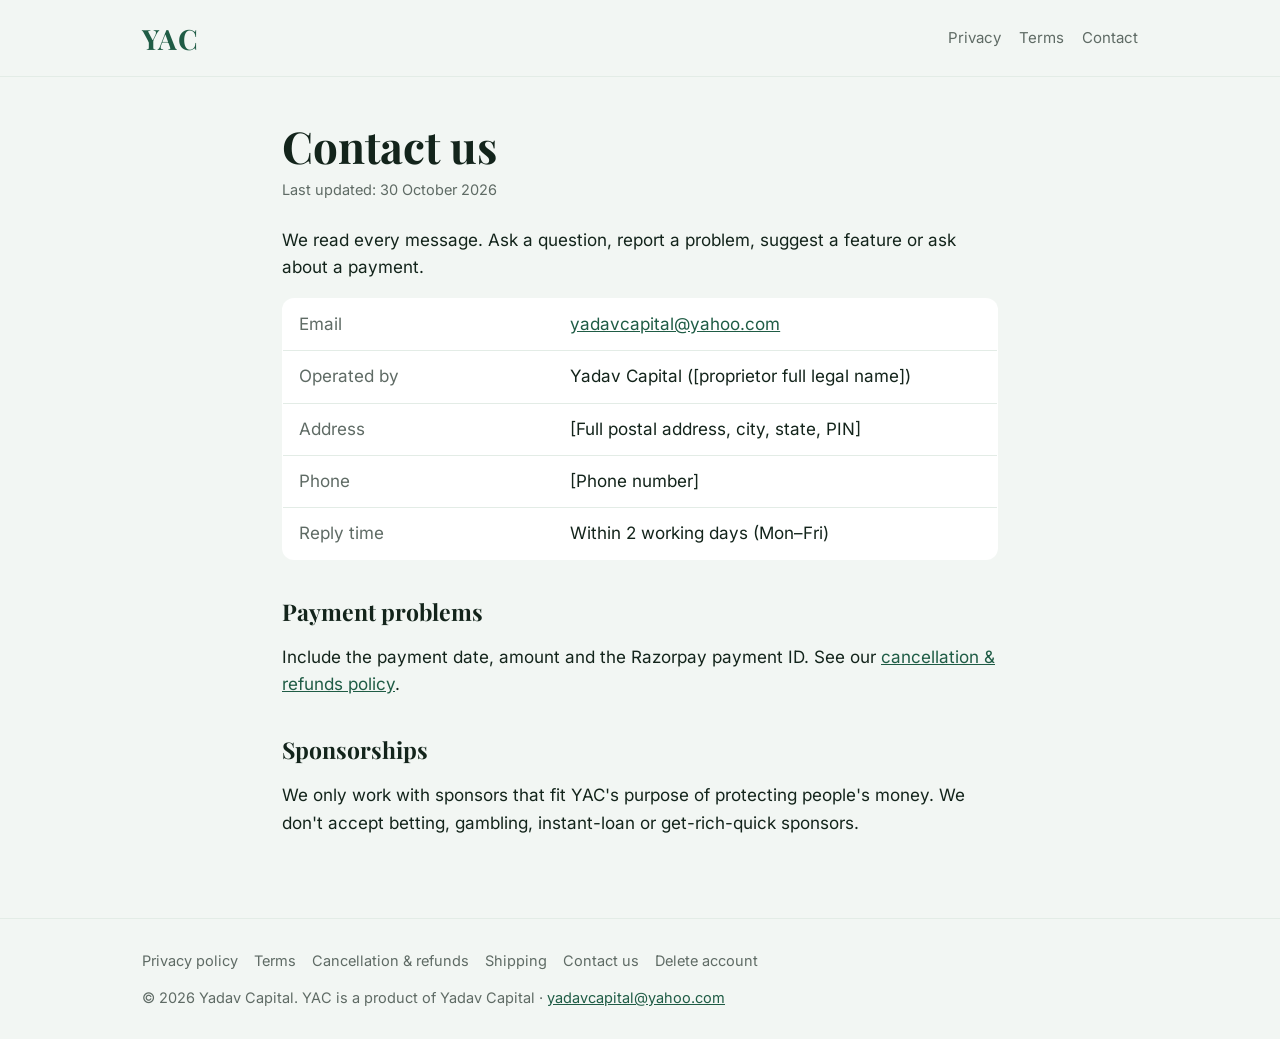
==== contact/index.html @ 789dcbb8 "Add yac.finance website" ====
<!DOCTYPE html>
<html lang="en-IN">
<head>
<meta charset="utf-8">
<meta name="viewport" content="width=device-width, initial-scale=1">
<title>Contact us – YAC</title>
<meta name="description" content="Contact YAC.">
<meta name="theme-color" content="#1F5C45">
<link rel="icon" href="/favicon.svg" type="image/svg+xml">
<link rel="stylesheet" href="/style.css">
</head>
<body>
<header class="site"><div class="wrap">
  <a class="logo" href="/" aria-label="YAC home">YAC</a>
  <nav><a href="/privacy/">Privacy</a><a href="/terms/" class="hide-sm">Terms</a><a href="/contact/">Contact</a></nav>
</div></header>
<main class="doc"><div class="wrap narrow"><h1>Contact us</h1><p class="meta">Last updated: 30 October 2026</p>
<p>We read every message. Ask a question, report a problem, suggest a feature or ask about a payment.</p>
<table class="info">
<tr><td>Email</td><td><a href="mailto:yadavcapital@yahoo.com">yadavcapital@yahoo.com</a></td></tr>
<tr><td>Operated by</td><td>Yadav Capital ([proprietor full legal name])</td></tr>
<tr><td>Address</td><td>[Full postal address, city, state, PIN]</td></tr>
<tr><td>Phone</td><td>[Phone number]</td></tr>
<tr><td>Reply time</td><td>Within 2 working days (Mon–Fri)</td></tr>
</table>
<h2>Payment problems</h2>
<p>Include the payment date, amount and the Razorpay payment ID. See our <a href="/refunds/">cancellation &amp; refunds policy</a>.</p>
<h2>Sponsorships</h2>
<p>We only work with sponsors that fit YAC's purpose of protecting people's money. We don't accept betting, gambling, instant-loan or get-rich-quick sponsors.</p>
</div></main>
<footer class="site"><div class="wrap">
  <nav><a href="/privacy/">Privacy policy</a><a href="/terms/">Terms</a><a href="/refunds/">Cancellation & refunds</a><a href="/shipping/">Shipping</a><a href="/contact/">Contact us</a><a href="/delete-account/">Delete account</a></nav>
  <span>&copy; 2026 Yadav Capital. YAC is a product of Yadav Capital &middot; <a href="mailto:yadavcapital@yahoo.com">yadavcapital@yahoo.com</a></span>
</div></footer>
</body>
</html>
---- style.css ----
@font-face{font-family:Inter;src:url(/assets/inter_regular.ttf);font-weight:400}
@font-face{font-family:Inter;src:url(/assets/inter_medium.ttf);font-weight:500 700}
@font-face{font-family:Playfair;src:url(/assets/playfair_display_regular.ttf);font-weight:400}
@font-face{font-family:Playfair;src:url(/assets/playfair_display_semibold.ttf);font-weight:600}
@font-face{font-family:Playfair;src:url(/assets/playfair_display_bold.ttf);font-weight:700}
:root{
  --bg:#F2F6F3; --primary:#1F5C45; --mid:#3E8A68; --well:#E4F0E8;
  --text:#13241B; --muted:#5F6B65; --stroke:#E3ECE6; --navy:#061832;
  --good:#2F7A57; --okay:#9A6A12; --careful:#C2410C;
}
*{box-sizing:border-box}
html{-webkit-text-size-adjust:100%}
body{margin:0;background:var(--bg);color:var(--text);
  font:17px/1.6 Inter,system-ui,-apple-system,"Segoe UI",Roboto,sans-serif}
a{color:var(--primary)}
a:hover{color:var(--mid)}
.wrap{max-width:1040px;margin:0 auto;padding:0 22px}
.narrow{max-width:760px}

/* header */
header.site{background:var(--bg);border-bottom:1px solid var(--stroke)}
.logo{font:700 28px Playfair,Georgia,serif;color:var(--primary);letter-spacing:.04em;text-decoration:none}
header.site .wrap{display:flex;align-items:center;justify-content:space-between;height:76px;gap:16px}
.brand{display:flex;align-items:center;gap:10px;text-decoration:none;color:var(--navy)}
.tile{display:inline-grid;place-items:center;width:38px;height:38px;border-radius:10px;background:#fff;
  border:1px solid var(--stroke);box-shadow:0 1px 3px rgba(6,24,50,.12);
  font:700 15px/1 Playfair,Georgia,serif;color:var(--navy);letter-spacing:.5px}
.brand b{font:700 19px/1 Playfair,Georgia,serif}
header.site nav a{color:var(--muted);text-decoration:none;font-size:15px;margin-left:18px}
header.site nav a:hover{color:var(--primary)}

/* hero */
.hero{padding:72px 0 56px}
.hero h1{font:700 clamp(32px,5.2vw,52px)/1.12 Playfair,Georgia,serif;color:var(--navy);margin:0 0 18px;max-width:780px}
.hero p.lead{font-size:clamp(18px,2.2vw,21px);color:var(--muted);max-width:640px;margin:0 0 30px}
.pill{display:inline-block;background:var(--primary);color:#fff;text-decoration:none;font-weight:600;
  padding:13px 22px;border-radius:999px}
.pill.ghost{background:transparent;color:var(--primary);border:1.5px solid var(--primary);margin-left:10px}
.pill:hover{color:#fff;background:var(--mid)}
.pill.ghost:hover{background:var(--well);color:var(--primary)}
.note{font-size:14px;color:var(--muted);margin-top:14px}

/* sections */
section.block{padding:52px 0;border-top:1px solid var(--stroke)}
section.block h2{font:700 30px/1.2 Playfair,Georgia,serif;color:var(--navy);margin:0 0 10px}
section.block > .wrap > p.sub{color:var(--muted);margin:0 0 28px;max-width:640px}
.grid{display:grid;grid-template-columns:repeat(auto-fit,minmax(230px,1fr));gap:16px}
.card{background:#fff;border:1px solid var(--stroke);border-radius:16px;padding:22px}
.card h3{margin:0 0 6px;font-size:18px;color:var(--text)}
.card p{margin:0;color:var(--muted);font-size:15.5px}
.card .ico{width:40px;height:40px;border-radius:12px;background:var(--well);display:grid;place-items:center;margin-bottom:14px}
.card .ico svg{width:22px;height:22px;stroke:var(--primary);fill:none;stroke-width:2;stroke-linecap:round;stroke-linejoin:round}

.example{background:#fff;border:1px solid var(--stroke);border-radius:16px;padding:22px;max-width:560px}
.example .row{display:flex;justify-content:space-between;gap:12px;padding:10px 0;border-bottom:1px solid var(--stroke);font-size:15.5px}
.example .row:last-child{border-bottom:0}
.tag{font-size:13px;font-weight:600;padding:3px 10px;border-radius:999px;white-space:nowrap;align-self:center}
.tag.careful{background:#FDECE3;color:var(--careful)}
.tag.okay{background:#FBF1DE;color:var(--okay)}
.tag.good{background:#E3F2EA;color:var(--good)}
.two{display:grid;grid-template-columns:1fr 1fr;gap:36px;align-items:center}
@media (max-width:760px){.two{grid-template-columns:1fr}}

ul.promise{list-style:none;padding:0;margin:0;display:grid;gap:12px}
ul.promise li{background:#fff;border:1px solid var(--stroke);border-radius:12px;padding:14px 16px 14px 46px;position:relative}
ul.promise li::before{content:"";position:absolute;left:16px;top:18px;width:16px;height:16px;border-radius:50%;
  background:var(--well) url("data:image/svg+xml,%3Csvg xmlns='http://www.w3.org/2000/svg' viewBox='0 0 16 16'%3E%3Cpath d='M4 8.3l2.6 2.5L12 5.5' fill='none' stroke='%231F5C45' stroke-width='2' stroke-linecap='round' stroke-linejoin='round'/%3E%3C/svg%3E") center/16px no-repeat}

.disclaimer{background:var(--well);border-radius:16px;padding:22px;color:var(--text);font-size:15.5px}

/* legal pages */
main.doc{padding:44px 0 64px}
main.doc h1{font:700 44px/1.15 Playfair,Georgia,serif;color:var(--text);margin:0 0 6px}
main.doc .meta{color:var(--muted);font-size:14.5px;margin:0 0 26px}
main.doc h2{font:700 23px Playfair,Georgia,serif;margin:36px 0 8px;color:var(--text)}
main.doc h3{font-size:17px;margin:20px 0 6px}
main.doc p, main.doc li{color:var(--text)}
main.doc ul{padding-left:22px}
main.doc li{margin:4px 0}
.short{background:#fff;border:1px solid var(--stroke);border-left:4px solid var(--primary);border-radius:12px;padding:16px 20px;margin:0 0 10px}
.short p{margin:0 0 6px}.short ul{margin:6px 0 0}
table.info{border-collapse:collapse;width:100%;background:#fff;border:1px solid var(--stroke);border-radius:12px;overflow:hidden}
table.info td{padding:12px 16px;border-bottom:1px solid var(--stroke);vertical-align:top}
table.info tr:last-child td{border-bottom:0}
table.info td:first-child{color:var(--muted);width:38%}

/* footer */
footer.site{border-top:1px solid var(--stroke);background:var(--bg);padding:30px 0;font-size:14.5px;color:var(--muted)}
footer.site .wrap{display:flex;flex-wrap:wrap;justify-content:space-between;gap:14px}
footer.site nav a{color:var(--muted);margin-right:16px;text-decoration:none}
footer.site nav a:hover{color:var(--primary)}

@media (max-width:620px){
  header.site nav a.hide-sm{display:none}
  .pill.ghost{margin:10px 0 0 0}
}
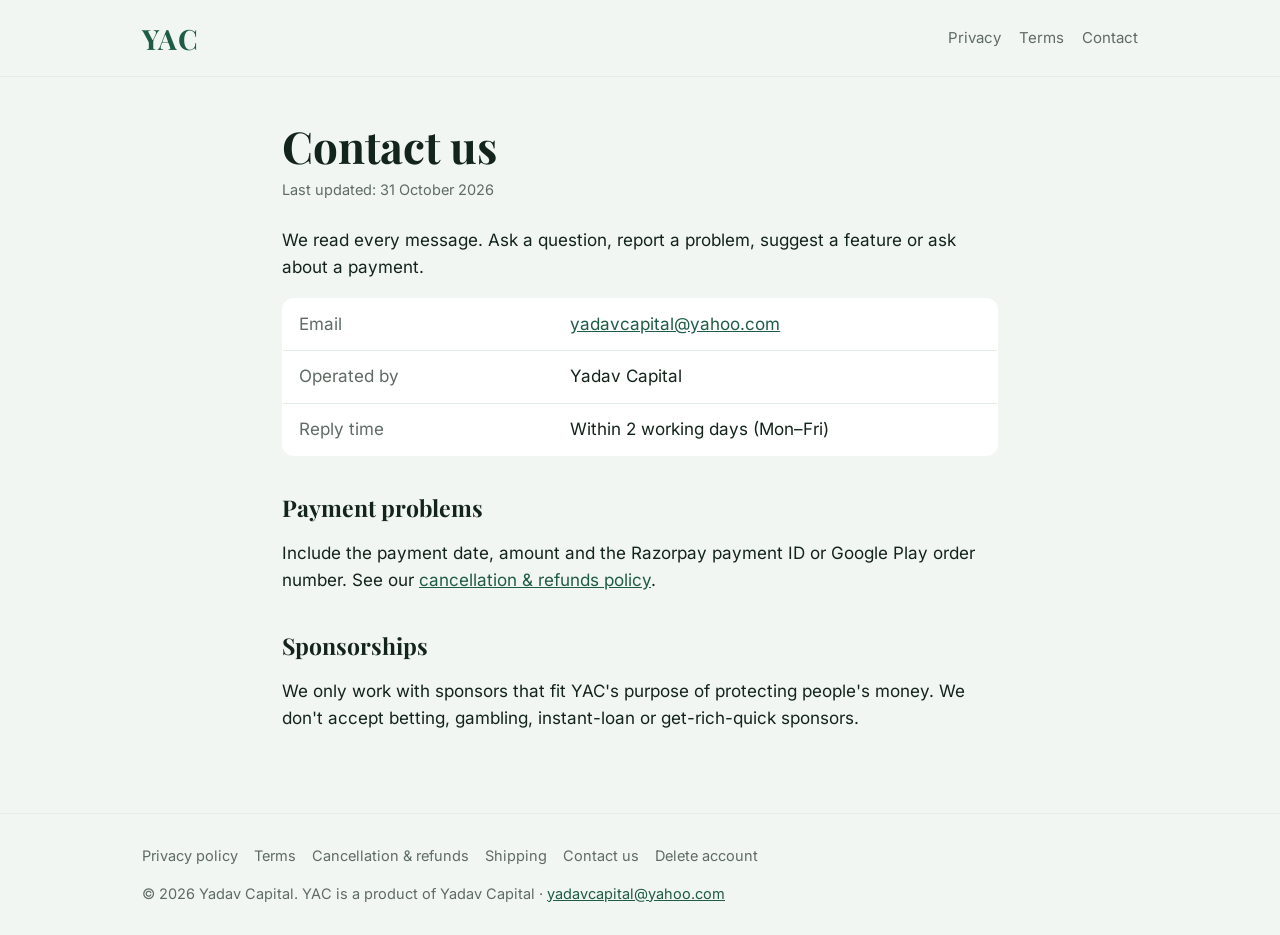
==== commit 9b6088e6: "Contact: email only (remove address/phone placeholders)" ====
--- a/contact/index.html
+++ b/contact/index.html
@@ -11,26 +11,24 @@
 </head>
 <body>
 <header class="site"><div class="wrap">
-  <a class="logo" href="/" aria-label="YAC home">YAC</a>
-  <nav><a href="/privacy/">Privacy</a><a href="/terms/" class="hide-sm">Terms</a><a href="/contact/">Contact</a></nav>
+<a class="logo" href="/" aria-label="YAC home">YAC</a>
+<nav><a href="/privacy/">Privacy</a><a href="/terms/" class="hide-sm">Terms</a><a href="/contact/">Contact</a></nav>
 </div></header>
-<main class="doc"><div class="wrap narrow"><h1>Contact us</h1><p class="meta">Last updated: 30 October 2026</p>
+<main class="doc"><div class="wrap narrow"><h1>Contact us</h1><p class="meta">Last updated: 31 October 2026</p>
 <p>We read every message. Ask a question, report a problem, suggest a feature or ask about a payment.</p>
 <table class="info">
 <tr><td>Email</td><td><a href="mailto:yadavcapital@yahoo.com">yadavcapital@yahoo.com</a></td></tr>
-<tr><td>Operated by</td><td>Yadav Capital ([proprietor full legal name])</td></tr>
-<tr><td>Address</td><td>[Full postal address, city, state, PIN]</td></tr>
-<tr><td>Phone</td><td>[Phone number]</td></tr>
+<tr><td>Operated by</td><td>Yadav Capital</td></tr>
 <tr><td>Reply time</td><td>Within 2 working days (Mon–Fri)</td></tr>
 </table>
 <h2>Payment problems</h2>
-<p>Include the payment date, amount and the Razorpay payment ID. See our <a href="/refunds/">cancellation &amp; refunds policy</a>.</p>
+<p>Include the payment date, amount and the Razorpay payment ID or Google Play order number. See our <a href="/refunds/">cancellation &amp; refunds policy</a>.</p>
 <h2>Sponsorships</h2>
 <p>We only work with sponsors that fit YAC's purpose of protecting people's money. We don't accept betting, gambling, instant-loan or get-rich-quick sponsors.</p>
 </div></main>
 <footer class="site"><div class="wrap">
-  <nav><a href="/privacy/">Privacy policy</a><a href="/terms/">Terms</a><a href="/refunds/">Cancellation & refunds</a><a href="/shipping/">Shipping</a><a href="/contact/">Contact us</a><a href="/delete-account/">Delete account</a></nav>
-  <span>&copy; 2026 Yadav Capital. YAC is a product of Yadav Capital &middot; <a href="mailto:yadavcapital@yahoo.com">yadavcapital@yahoo.com</a></span>
+<nav><a href="/privacy/">Privacy policy</a><a href="/terms/">Terms</a><a href="/refunds/">Cancellation & refunds</a><a href="/shipping/">Shipping</a><a href="/contact/">Contact us</a><a href="/delete-account/">Delete account</a></nav>
+<span>&copy; 2026 Yadav Capital. YAC is a product of Yadav Capital &middot; <a href="mailto:yadavcapital@yahoo.com">yadavcapital@yahoo.com</a></span>
 </div></footer>
 </body>
 </html>
--- a/style.css
+++ b/style.css
@@ -91,6 +91,6 @@
 footer.site nav a:hover{color:var(--primary)}
 
 @media (max-width:620px){
-  header.site nav a.hide-sm{display:none}
+  header.site nav a.hide-sm{display:none}}/* phone + force light */:root{color-scheme:light only}html,body{overflow-x:hidden}@media (max-width:620px){.wrap{padding:0 20px}header.site .wrap{height:64px}.logo{font-size:24px}header.site nav a{margin-left:14px;font-size:14px}main.doc{padding:32px 0 48px}main.doc h1{font-size:34px}main.doc h2{font-size:21px}table.info td{display:block;width:100%!important;padding:8px 14px}table.info td:first-child{padding-bottom:0}footer.site .wrap{flex-direction:column}footer.site nav{display:flex;flex-wrap:wrap;gap:8px 16px}footer.site nav a{margin-right:0}
   .pill.ghost{margin:10px 0 0 0}
 }
